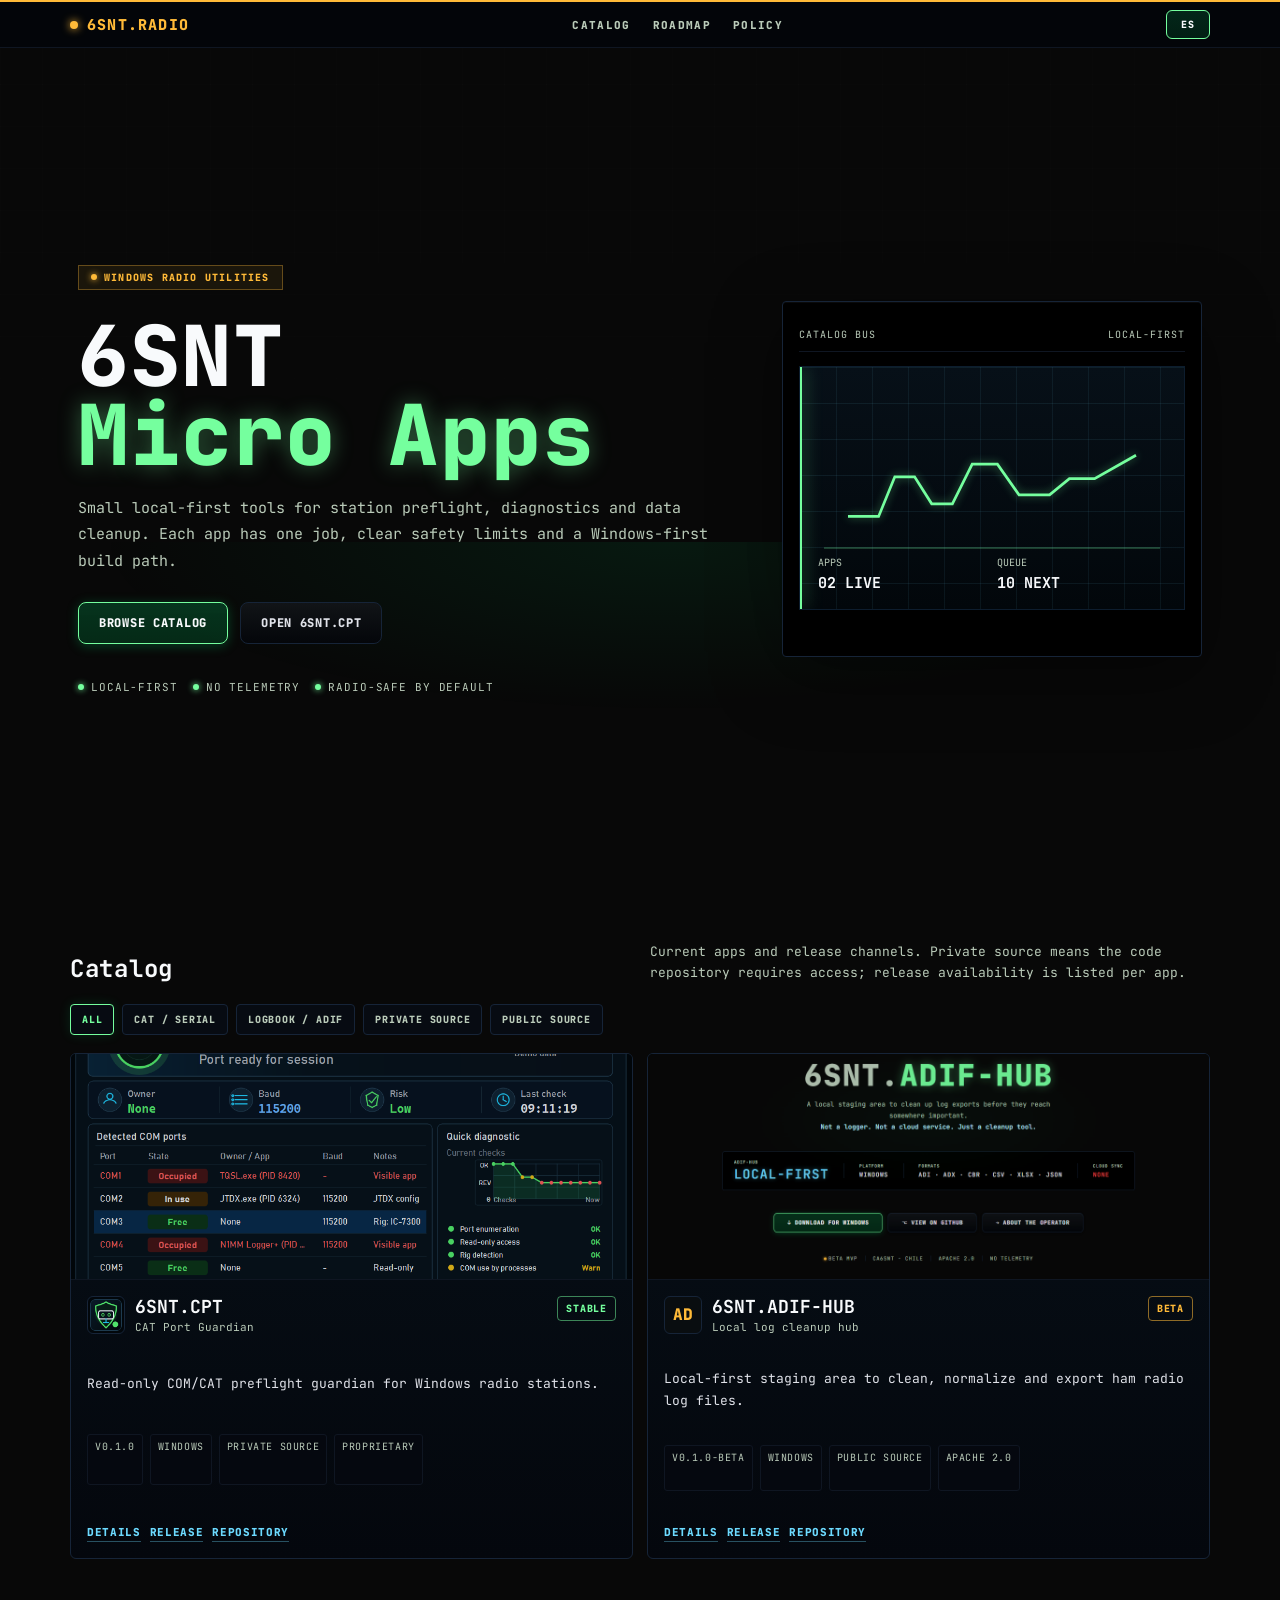
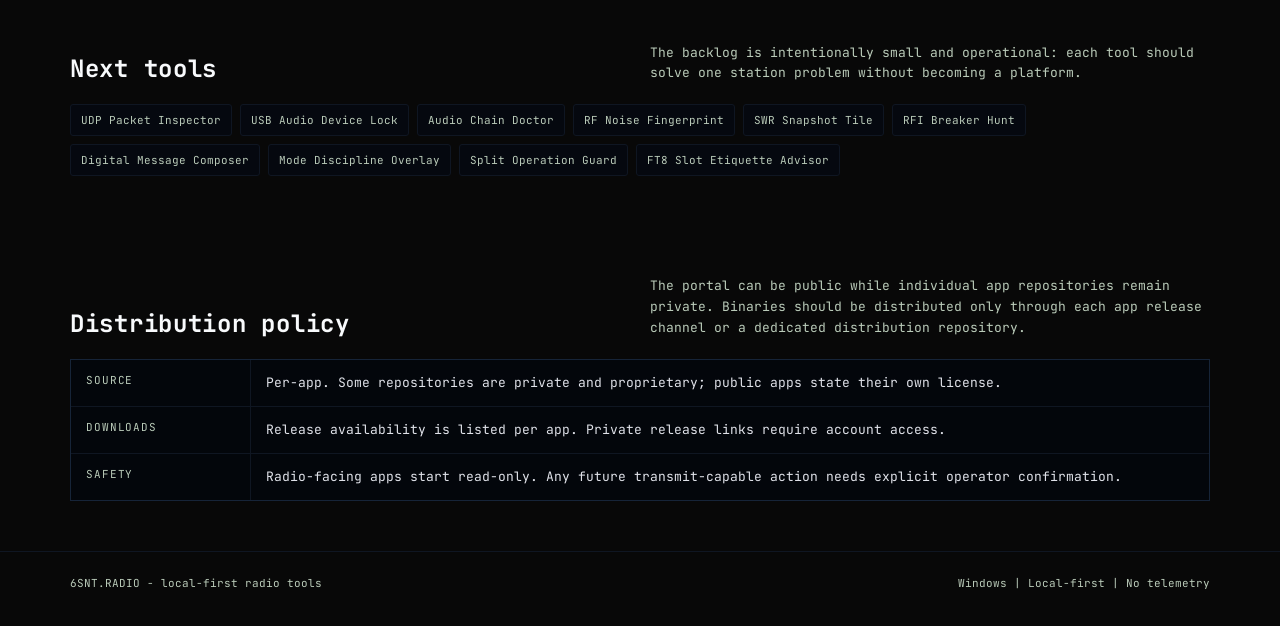
==== docs/index.html @ d2923bb1 "Initial catalog portal" ====
<!doctype html>
<html lang="en">
<head>
  <meta charset="utf-8">
  <meta name="viewport" content="width=device-width, initial-scale=1">
  <title>6SNT Micro Apps</title>
  <meta name="description" content="Catalog of local-first 6SNT radio micro apps for Windows station workflows.">
  <link rel="preconnect" href="https://fonts.googleapis.com">
  <link rel="preconnect" href="https://fonts.gstatic.com" crossorigin>
  <link href="https://fonts.googleapis.com/css2?family=JetBrains+Mono:wght@400;500;600;700;800&display=swap" rel="stylesheet">
  <link rel="icon" href="./assets/apps/cpt/icon.png">
  <link rel="stylesheet" href="./assets/styles.css">
</head>
<body data-page="home">
  <header><nav class="nav">
    <a class="brand" href="./"><span class="brand-mark"></span>6SNT.RADIO</a>
    <div class="nav-links"><a href="#catalog" data-copy="navCatalog"></a><a href="#roadmap" data-copy="navRoadmap"></a><a href="#policy" data-copy="navPolicy"></a></div>
    <a class="nav-action" href="./es/" data-lang-link>ES</a>
  </nav></header>
  <main>
    <section class="hero">
      <div class="hero-grid">
        <div>
          <div class="kicker" data-copy="heroKicker"></div>
          <h1><span data-copy="heroTitleA"></span><br><span class="accent" data-copy="heroTitleB"></span></h1>
          <p class="hero-copy" data-copy="heroCopy"></p>
          <div class="hero-actions"><a class="btn primary" href="#catalog" data-copy="ctaCatalog"></a><a class="btn secondary" href="./apps/cpt/" data-copy="ctaCpt"></a></div>
          <div class="hero-meta" data-meta></div>
        </div>
        <div class="instrument" aria-hidden="true">
          <div class="scope-top"><span>CATALOG BUS</span><span>LOCAL-FIRST</span></div>
          <div class="scope-body">
            <div class="scan-line"></div>
            <div class="trace"><svg viewBox="0 0 320 120"><path d="M0 86 L34 86 L52 42 L74 42 L93 72 L116 72 L138 28 L166 28 L190 62 L224 62 L246 44 L274 44 L320 18"/></svg></div>
            <div class="scope-readout"><span>APPS<strong>02 LIVE</strong></span><span>QUEUE<strong>10 NEXT</strong></span></div>
          </div>
        </div>
      </div>
    </section>
    <section class="section" id="catalog">
      <div class="section-title"><h2 data-copy="catalogTitle"></h2><p data-copy="catalogCopy"></p></div>
      <div class="filters" data-filters></div>
      <div class="catalog" data-catalog></div>
    </section>
    <section class="section" id="roadmap">
      <div class="section-title"><h2 data-copy="roadmapTitle"></h2><p data-copy="roadmapCopy"></p></div>
      <div class="roadmap" data-roadmap></div>
    </section>
    <section class="section" id="policy">
      <div class="section-title"><h2 data-copy="policyTitle"></h2><p data-copy="policyCopy"></p></div>
      <div class="matrix">
        <div class="matrix-row"><div class="matrix-key">Source</div><div class="matrix-value">Per-app. Some repositories are private and proprietary; public apps state their own license.</div></div>
        <div class="matrix-row"><div class="matrix-key">Downloads</div><div class="matrix-value">Release availability is listed per app. Private release links require account access.</div></div>
        <div class="matrix-row"><div class="matrix-key">Safety</div><div class="matrix-value">Radio-facing apps start read-only. Any future transmit-capable action needs explicit operator confirmation.</div></div>
      </div>
    </section>
  </main>
  <footer><div class="section"><span data-copy="footer"></span><span>Windows | Local-first | No telemetry</span></div></footer>
  <script src="./assets/app.js"></script>
</body>
</html>
---- docs/assets/styles.css ----
*{margin:0;padding:0;box-sizing:border-box}
:root{
  --bg:#080808;--surface:#05080f;--panel:#04060a;--well:#000000;
  --border:#162438;--border-sub:#0f1622;--border-strong:#263d4f;
  --text:#f8fafc;--text2:#e0e2e9;--text3:#bacbb9;--muted:#75839a;
  --green:#75ff9e;--green2:#00e676;--cyan:#6cdaff;--cyan2:#b8eaff;
  --amber:#ffba38;--amber2:#ffe0b4;--red:#ef4444;
  --max:1180px;--header:48px;
}
html{scroll-behavior:smooth}
body{
  background:var(--bg);color:var(--text);min-height:100vh;overflow-x:hidden;
  font-family:'JetBrains Mono',ui-monospace,SFMono-Regular,Consolas,monospace;
}
body::before{
  content:"";position:fixed;inset:0;pointer-events:none;opacity:.7;
  background:
    linear-gradient(rgba(255,255,255,.018) 1px,transparent 1px),
    linear-gradient(90deg,rgba(255,255,255,.014) 1px,transparent 1px);
  background-size:42px 42px;mask-image:linear-gradient(to bottom,black,transparent 78%);
}
a{color:inherit}
header{
  position:fixed;top:0;left:0;right:0;height:var(--header);z-index:50;
  background:rgba(4,6,10,.92);backdrop-filter:blur(12px);
  border-top:2px solid var(--amber);border-bottom:1px solid var(--border-sub);
}
.nav{
  max-width:var(--max);height:100%;margin:0 auto;padding:0 20px;
  display:flex;align-items:center;justify-content:space-between;gap:24px;
}
.brand{display:flex;align-items:center;gap:9px;text-decoration:none;font-size:15px;font-weight:800;color:var(--amber);letter-spacing:.08em}
.brand-mark{width:8px;height:8px;border-radius:50%;background:var(--amber);box-shadow:0 0 8px var(--amber)}
.nav-links{display:flex;gap:22px;align-items:center}
.nav-links a{
  font-size:11px;font-weight:800;letter-spacing:.12em;text-transform:uppercase;
  color:var(--text3);text-decoration:none;transition:color .15s;
}
.nav-links a:hover,.nav-links a.active{color:var(--green);text-shadow:0 0 8px rgba(117,255,158,.32)}
.nav-action{
  border:1px solid var(--green);background:linear-gradient(180deg,rgba(0,230,118,.15),rgba(0,97,46,.28));
  color:var(--text);text-decoration:none;border-radius:6px;padding:7px 14px;
  font-size:10px;font-weight:800;letter-spacing:.08em;text-transform:uppercase;
}
main{padding-top:var(--header)}
.section{max-width:var(--max);margin:0 auto;padding:0 20px}
.hero{
  min-height:calc(100svh - var(--header));display:grid;align-items:center;position:relative;
  padding:46px 0 36px;overflow:hidden;
}
.hero::after{
  content:"";position:absolute;inset:auto -10vw 0 -10vw;height:42%;
  background:radial-gradient(ellipse 55% 70% at 52% 0%,rgba(0,230,118,.08),transparent 68%);
  pointer-events:none;
}
.hero-grid{max-width:var(--max);margin:0 auto;padding:0 20px;display:grid;grid-template-columns:minmax(0,1fr) 420px;gap:44px;align-items:center;position:relative;z-index:1}
.kicker{
  display:inline-flex;align-items:center;gap:7px;border:1px solid rgba(255,186,56,.32);
  background:rgba(255,186,56,.08);color:var(--amber);padding:5px 12px;
  font-size:10px;font-weight:800;letter-spacing:.12em;text-transform:uppercase;margin-bottom:26px;
}
.kicker::before{content:"";width:6px;height:6px;border-radius:50%;background:var(--amber);box-shadow:0 0 6px var(--amber)}
h1{font-size:clamp(42px,7vw,84px);line-height:.95;letter-spacing:.02em;font-weight:900;margin-bottom:20px}
.accent{color:var(--green);text-shadow:0 0 22px rgba(117,255,158,.36)}
.hero-copy{max-width:660px;color:var(--text3);font-size:15px;line-height:1.75;margin-bottom:28px}
.hero-actions{display:flex;gap:12px;flex-wrap:wrap;margin-bottom:36px}
.btn{
  display:inline-flex;align-items:center;gap:9px;text-decoration:none;border-radius:8px;
  padding:12px 20px;font-size:12px;font-weight:800;letter-spacing:.06em;text-transform:uppercase;
  transition:transform .15s,border-color .15s,box-shadow .15s;
}
.btn:hover{transform:translateY(-1px)}
.btn.primary{border:1px solid var(--green);background:linear-gradient(180deg,rgba(0,230,118,.2),rgba(0,97,46,.38));box-shadow:0 2px 12px rgba(0,230,118,.25)}
.btn.secondary{border:1px solid var(--border);background:linear-gradient(180deg,#111417,#04060a);color:var(--text2)}
.btn.secondary:hover{border-color:var(--cyan);color:var(--cyan2)}
.hero-meta{display:flex;gap:15px;flex-wrap:wrap;color:var(--text3);font-size:11px;letter-spacing:.08em;text-transform:uppercase}
.hero-meta span{display:inline-flex;align-items:center;gap:7px}
.hero-meta span::before{content:"";width:6px;height:6px;border-radius:50%;background:var(--green);box-shadow:0 0 6px var(--green)}
.instrument{
  background:var(--well);border:1px solid var(--border);border-radius:4px;min-height:356px;
  padding:16px;box-shadow:0 18px 70px rgba(0,0,0,.45),inset 0 1px 0 rgba(255,255,255,.04);
}
.scope-top{height:34px;border-bottom:1px solid var(--border-sub);display:flex;align-items:center;justify-content:space-between;color:var(--text3);font-size:10px;letter-spacing:.1em;text-transform:uppercase}
.scope-body{height:244px;position:relative;overflow:hidden;border:1px solid #0d1d2e;margin-top:14px;background:linear-gradient(180deg,#071018,#02070b)}
.scope-body::before{
  content:"";position:absolute;inset:0;
  background:linear-gradient(rgba(108,218,255,.08) 1px,transparent 1px),linear-gradient(90deg,rgba(108,218,255,.07) 1px,transparent 1px);
  background-size:36px 36px;
}
.scan-line{position:absolute;top:0;bottom:0;width:2px;background:var(--green);box-shadow:0 0 18px var(--green);animation:scan 4.8s linear infinite}
@keyframes scan{from{left:-4px}to{left:100%}}
.trace{position:absolute;left:24px;right:24px;top:72px;height:110px;border-bottom:2px solid rgba(117,255,158,.22)}
.trace svg{width:100%;height:100%;overflow:visible}
.trace path{fill:none;stroke:var(--green);stroke-width:3;filter:drop-shadow(0 0 5px rgba(117,255,158,.45))}
.scope-readout{position:absolute;left:18px;bottom:16px;right:18px;display:grid;grid-template-columns:1fr 1fr;gap:10px;font-size:10px;text-transform:uppercase;color:var(--text3)}
.scope-readout strong{display:block;color:var(--text);font-size:15px;margin-top:4px}
.section-title{padding-top:42px;margin-bottom:20px;display:flex;align-items:end;justify-content:space-between;gap:20px}
.section-title h2{font-size:24px;letter-spacing:.03em}
.section-title p{color:var(--text3);font-size:13px;line-height:1.6;max-width:560px}
.filters{display:flex;gap:8px;flex-wrap:wrap;margin-bottom:18px}
.filter{
  background:#070b12;border:1px solid var(--border);color:var(--text3);border-radius:4px;
  padding:8px 11px;font:inherit;font-size:10px;font-weight:800;letter-spacing:.08em;text-transform:uppercase;cursor:pointer;
}
.filter.active,.filter:hover{border-color:var(--green);color:var(--green);box-shadow:0 0 12px rgba(0,230,118,.14)}
.catalog{display:grid;grid-template-columns:repeat(2,minmax(0,1fr));gap:14px;margin-bottom:42px}
.app-card{
  background:linear-gradient(180deg,#071018,#04070d);border:1px solid var(--border);border-radius:6px;
  overflow:hidden;display:grid;grid-template-rows:auto 1fr;min-height:506px;
}
.app-shot{height:226px;background:#02070b;border-bottom:1px solid var(--border-sub);position:relative;overflow:hidden}
.app-shot img{width:100%;height:100%;object-fit:cover;display:block;opacity:.92;transition:transform .25s,opacity .25s}
.app-card:hover .app-shot img{transform:scale(1.02);opacity:1}
.app-info{padding:16px;display:grid;gap:13px}
.app-head{display:flex;align-items:flex-start;justify-content:space-between;gap:12px}
.app-name{display:flex;gap:10px;align-items:center}
.app-icon{width:38px;height:38px;border:1px solid var(--border);border-radius:6px;background:#02070b;object-fit:cover}
.fallback-icon{width:38px;height:38px;border:1px solid var(--border);border-radius:6px;display:grid;place-items:center;color:var(--amber);font-weight:900;background:#090d10}
.app-name h3{font-size:18px;line-height:1.2}
.app-name small{display:block;color:var(--text3);font-size:11px;margin-top:3px}
.badge{white-space:nowrap;border:1px solid var(--border-strong);border-radius:4px;color:var(--cyan2);padding:5px 8px;font-size:10px;font-weight:800;text-transform:uppercase;letter-spacing:.08em}
.badge.green{border-color:rgba(117,255,158,.5);color:var(--green)}
.badge.amber{border-color:rgba(255,186,56,.55);color:var(--amber)}
.app-summary{color:var(--text2);font-size:13px;line-height:1.65}
.chips{display:flex;gap:7px;flex-wrap:wrap}
.chip{border:1px solid var(--border-sub);background:#05080f;color:var(--text3);font-size:10px;padding:5px 7px;border-radius:3px;text-transform:uppercase;letter-spacing:.06em}
.app-actions{display:flex;gap:9px;flex-wrap:wrap;margin-top:auto}
.mini-link{font-size:11px;font-weight:800;text-transform:uppercase;letter-spacing:.06em;color:var(--cyan);text-decoration:none;border-bottom:1px solid rgba(108,218,255,.35);padding-bottom:2px}
.matrix{border:1px solid var(--border);background:#03060b;margin:0 0 50px}
.matrix-row{display:grid;grid-template-columns:180px 1fr;min-height:44px;border-bottom:1px solid var(--border-sub)}
.matrix-row:last-child{border-bottom:0}
.matrix-key{padding:13px 15px;color:var(--text3);font-size:11px;text-transform:uppercase;letter-spacing:.08em;border-right:1px solid var(--border-sub)}
.matrix-value{padding:13px 15px;color:var(--text2);font-size:13px;line-height:1.55}
.roadmap{display:flex;flex-wrap:wrap;gap:8px;margin-bottom:58px}
.roadmap span{border:1px solid var(--border-sub);background:#05080f;color:var(--text3);padding:8px 10px;border-radius:3px;font-size:11px}
.detail-hero{padding:64px 20px 34px}
.detail-layout{max-width:var(--max);margin:0 auto;display:grid;grid-template-columns:minmax(0,1fr) 430px;gap:28px;align-items:start}
.detail-title h1{font-size:clamp(38px,5vw,68px)}
.back-link{display:inline-flex;color:var(--cyan);font-size:11px;font-weight:800;text-transform:uppercase;letter-spacing:.08em;text-decoration:none;margin-bottom:24px}
.detail-summary{color:var(--text2);font-size:16px;line-height:1.65;margin:0 0 20px;max-width:760px}
.detail-chips{margin:0 0 22px}
.detail-shot{border:1px solid var(--border);border-radius:6px;overflow:hidden;background:#02070b}
.detail-shot img{width:100%;display:block}
.detail-grid{display:grid;grid-template-columns:repeat(3,minmax(0,1fr));gap:14px;margin:0 0 22px}
.detail-panel{border:1px solid var(--border);background:linear-gradient(180deg,#071018,#03060b);border-radius:6px;padding:18px;min-height:220px}
.detail-panel h2{font-size:15px;margin-bottom:14px;letter-spacing:.04em}
.detail-panel p{color:var(--text2);font-size:13px;line-height:1.6}
.bullets{display:grid;gap:10px;margin:18px 0}
.bullets li{list-style:none;color:var(--text2);font-size:13px;line-height:1.5;padding-left:18px;position:relative}
.bullets li::before{content:"";position:absolute;left:0;top:.65em;width:6px;height:6px;border-radius:50%;background:var(--green)}
.warning{border:1px solid rgba(255,186,56,.35);background:rgba(255,186,56,.07);padding:14px;color:var(--amber2);font-size:12px;line-height:1.55;margin-top:14px}
.hash{font-family:inherit;word-break:break-all;color:var(--text2);font-size:11px}
footer{border-top:1px solid var(--border-sub);padding:24px 20px 36px;color:var(--text3);font-size:11px}
footer .section{display:flex;justify-content:space-between;gap:18px;flex-wrap:wrap}
@media (max-width:900px){
  .nav-links{display:none}
  .hero-grid,.catalog,.detail-layout,.detail-grid{grid-template-columns:1fr}
  .section-title{flex-direction:column;align-items:flex-start;gap:8px}
  .instrument{min-height:300px}
  .app-card{min-height:auto}
  .matrix-row{grid-template-columns:1fr}
  .matrix-key{border-right:0;border-bottom:1px solid var(--border-sub)}
}
@media (prefers-reduced-motion:reduce){
  *{animation:none!important;transition:none!important;scroll-behavior:auto!important}
}
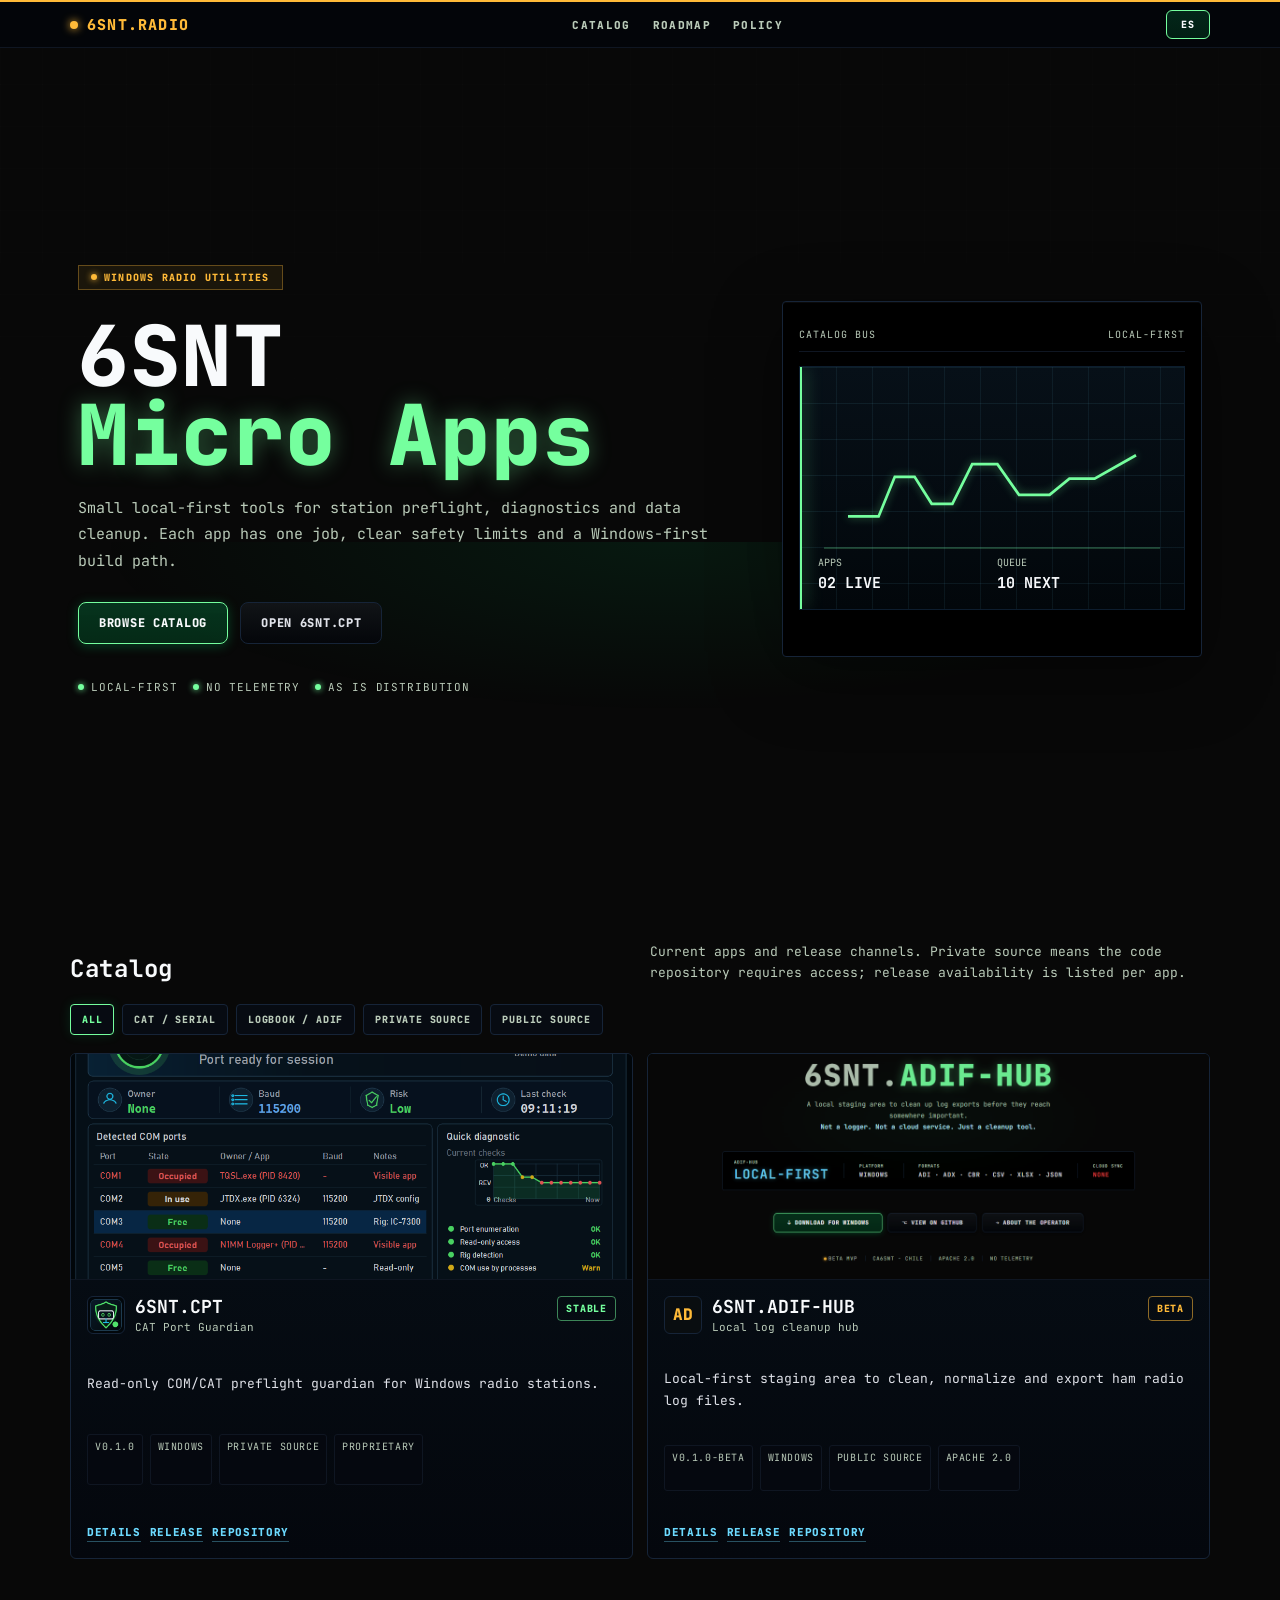
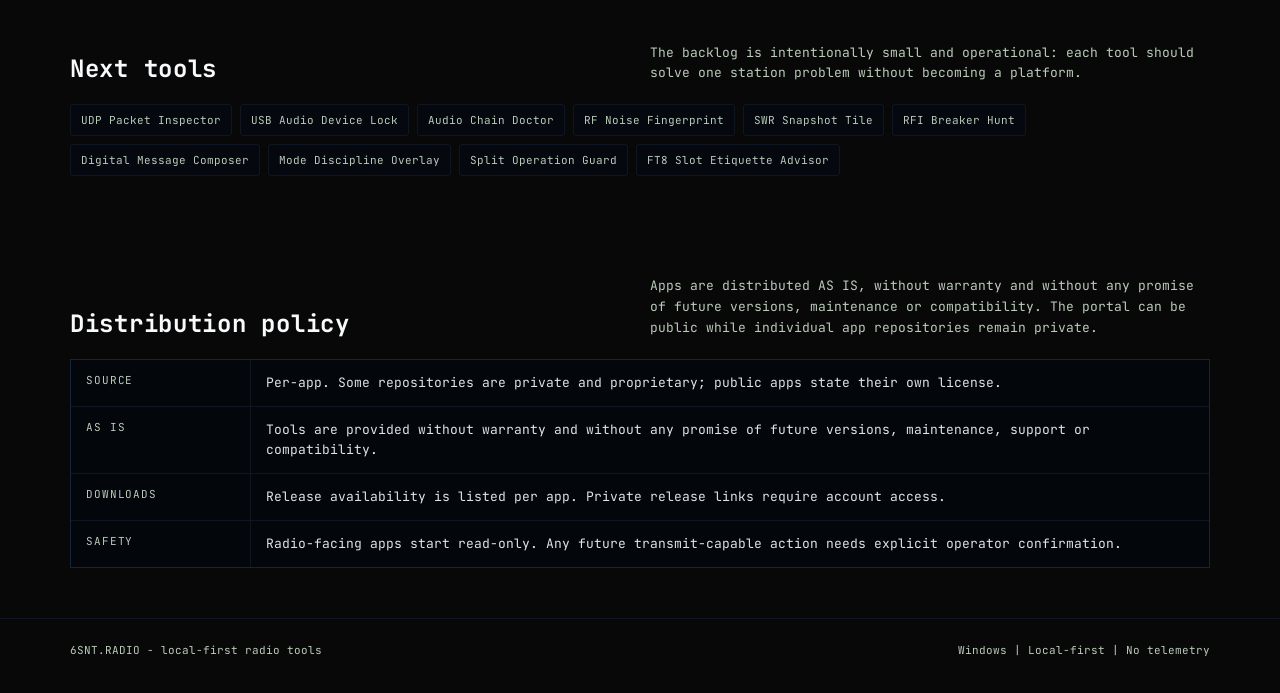
==== commit dcfd5625: "Add AS IS distribution notice" ====
--- a/docs/index.html
+++ b/docs/index.html
@@ -50,6 +50,7 @@
       <div class="section-title"><h2 data-copy="policyTitle"></h2><p data-copy="policyCopy"></p></div>
       <div class="matrix">
         <div class="matrix-row"><div class="matrix-key">Source</div><div class="matrix-value">Per-app. Some repositories are private and proprietary; public apps state their own license.</div></div>
+        <div class="matrix-row"><div class="matrix-key">AS IS</div><div class="matrix-value">Tools are provided without warranty and without any promise of future versions, maintenance, support or compatibility.</div></div>
         <div class="matrix-row"><div class="matrix-key">Downloads</div><div class="matrix-value">Release availability is listed per app. Private release links require account access.</div></div>
         <div class="matrix-row"><div class="matrix-key">Safety</div><div class="matrix-value">Radio-facing apps start read-only. Any future transmit-capable action needs explicit operator confirmation.</div></div>
       </div>
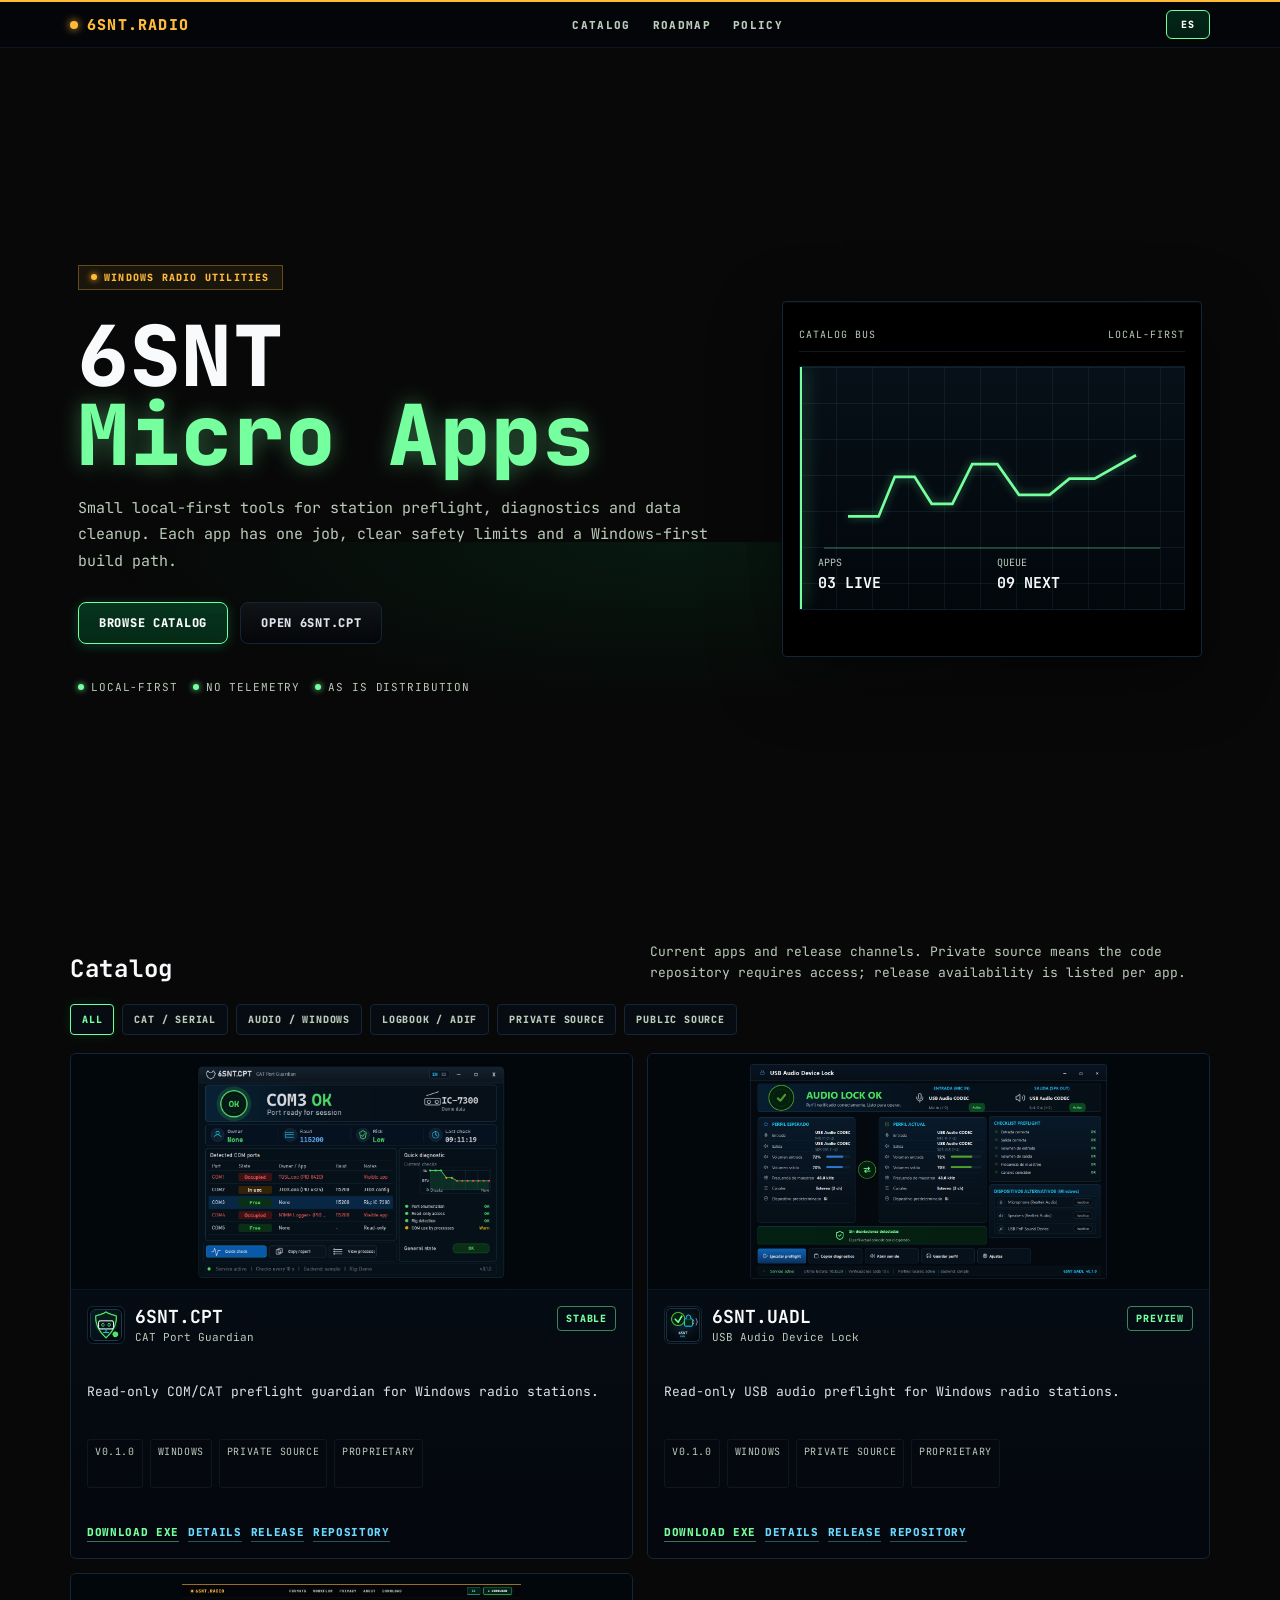
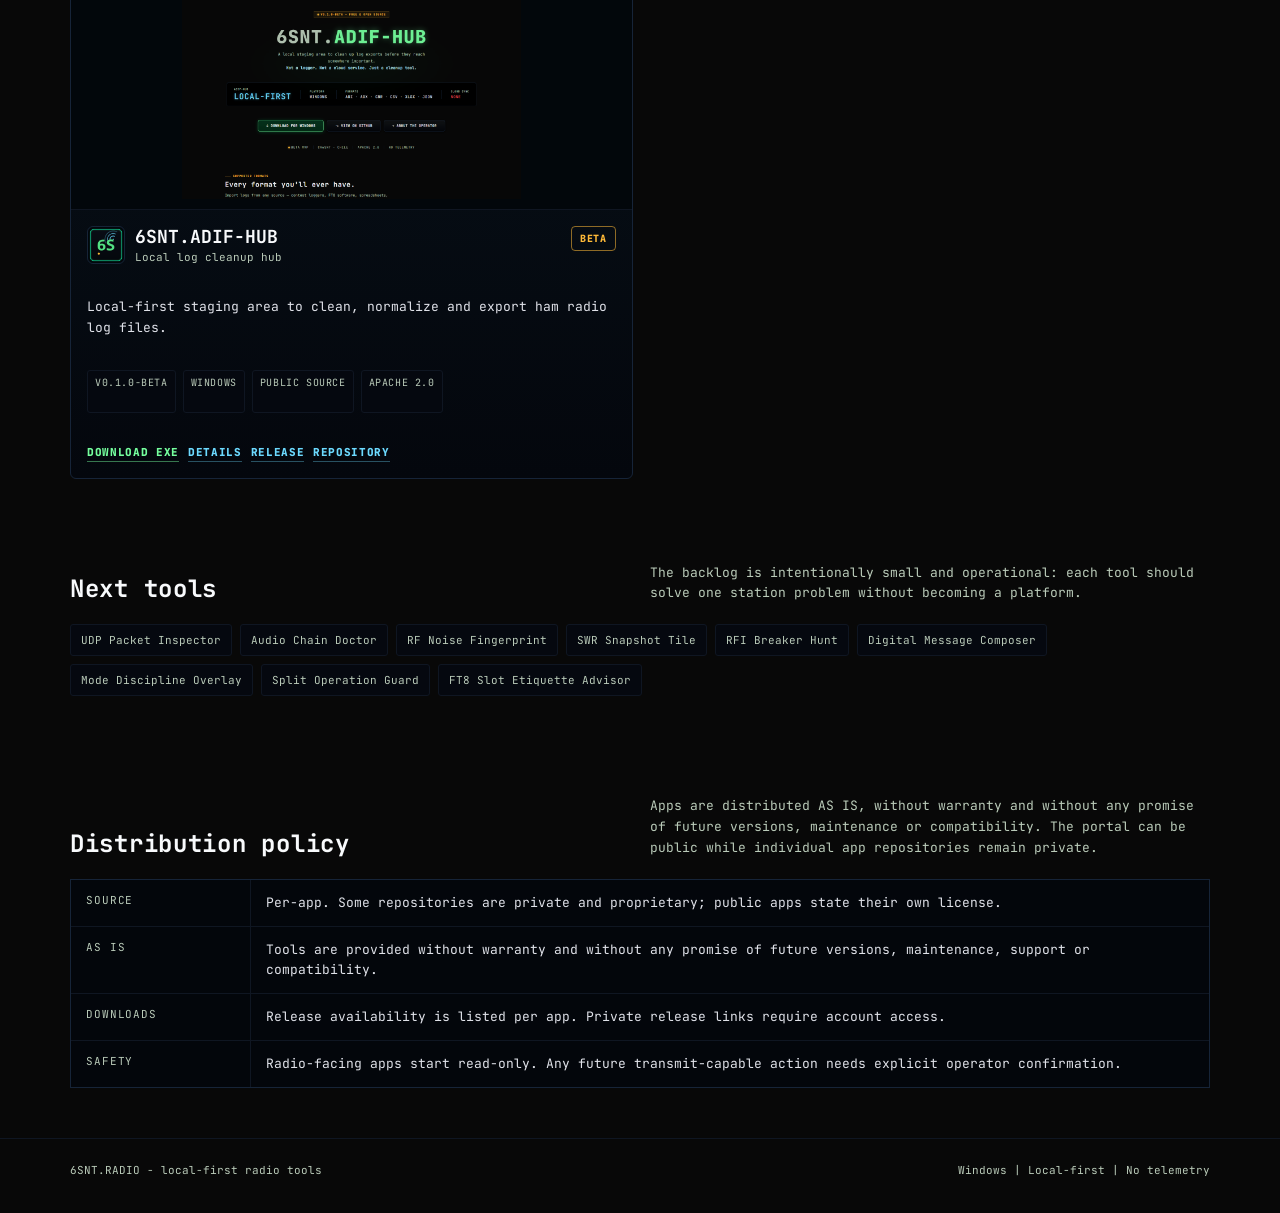
==== commit 89a823e5: "Add UADL and internal ADIF-HUB catalog pages" ====
--- a/docs/index.html
+++ b/docs/index.html
@@ -32,7 +32,7 @@
           <div class="scope-body">
             <div class="scan-line"></div>
             <div class="trace"><svg viewBox="0 0 320 120"><path d="M0 86 L34 86 L52 42 L74 42 L93 72 L116 72 L138 28 L166 28 L190 62 L224 62 L246 44 L274 44 L320 18"/></svg></div>
-            <div class="scope-readout"><span>APPS<strong>02 LIVE</strong></span><span>QUEUE<strong>10 NEXT</strong></span></div>
+            <div class="scope-readout"><span>APPS<strong>03 LIVE</strong></span><span>QUEUE<strong>09 NEXT</strong></span></div>
           </div>
         </div>
       </div>
--- a/docs/assets/styles.css
+++ b/docs/assets/styles.css
@@ -20,6 +20,7 @@
   background-size:42px 42px;mask-image:linear-gradient(to bottom,black,transparent 78%);
 }
 a{color:inherit}
+[hidden]{display:none!important}
 header{
   position:fixed;top:0;left:0;right:0;height:var(--header);z-index:50;
   background:rgba(4,6,10,.92);backdrop-filter:blur(12px);
@@ -108,9 +109,15 @@
   background:linear-gradient(180deg,#071018,#04070d);border:1px solid var(--border);border-radius:6px;
   overflow:hidden;display:grid;grid-template-rows:auto 1fr;min-height:506px;
 }
-.app-shot{height:226px;background:#02070b;border-bottom:1px solid var(--border-sub);position:relative;overflow:hidden}
-.app-shot img{width:100%;height:100%;object-fit:cover;display:block;opacity:.92;transition:transform .25s,opacity .25s}
-.app-card:hover .app-shot img{transform:scale(1.02);opacity:1}
+.app-shot{
+  height:236px;background:#02070b;border-bottom:1px solid var(--border-sub);
+  position:relative;overflow:hidden;
+}
+.app-shot img{
+  width:100%;height:100%;object-fit:contain;display:block;opacity:.94;padding:10px;
+  transition:opacity .25s;
+}
+.app-card:hover .app-shot img{opacity:1}
 .app-info{padding:16px;display:grid;gap:13px}
 .app-head{display:flex;align-items:flex-start;justify-content:space-between;gap:12px}
 .app-name{display:flex;gap:10px;align-items:center}
@@ -126,6 +133,7 @@
 .chip{border:1px solid var(--border-sub);background:#05080f;color:var(--text3);font-size:10px;padding:5px 7px;border-radius:3px;text-transform:uppercase;letter-spacing:.06em}
 .app-actions{display:flex;gap:9px;flex-wrap:wrap;margin-top:auto}
 .mini-link{font-size:11px;font-weight:800;text-transform:uppercase;letter-spacing:.06em;color:var(--cyan);text-decoration:none;border-bottom:1px solid rgba(108,218,255,.35);padding-bottom:2px}
+.mini-link.strong{color:var(--green);border-bottom-color:rgba(117,255,158,.45)}
 .matrix{border:1px solid var(--border);background:#03060b;margin:0 0 50px}
 .matrix-row{display:grid;grid-template-columns:180px 1fr;min-height:44px;border-bottom:1px solid var(--border-sub)}
 .matrix-row:last-child{border-bottom:0}
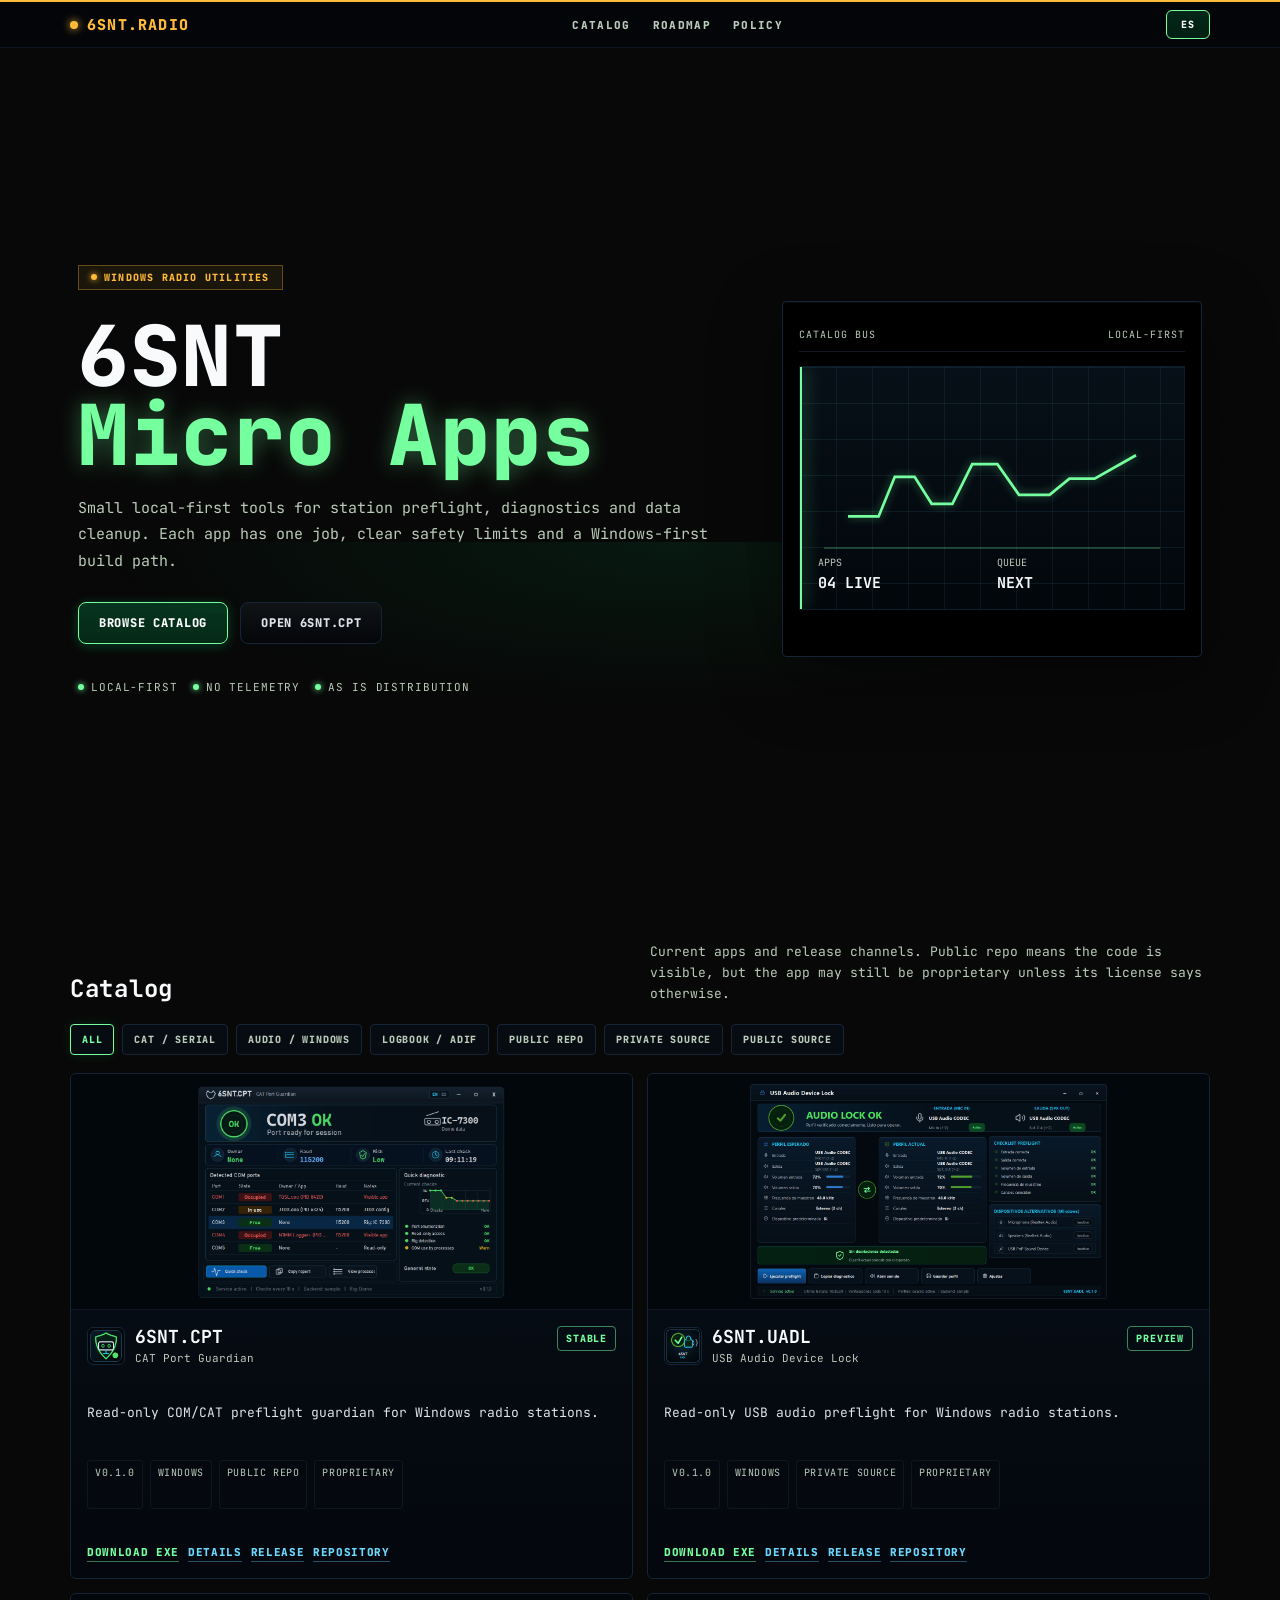
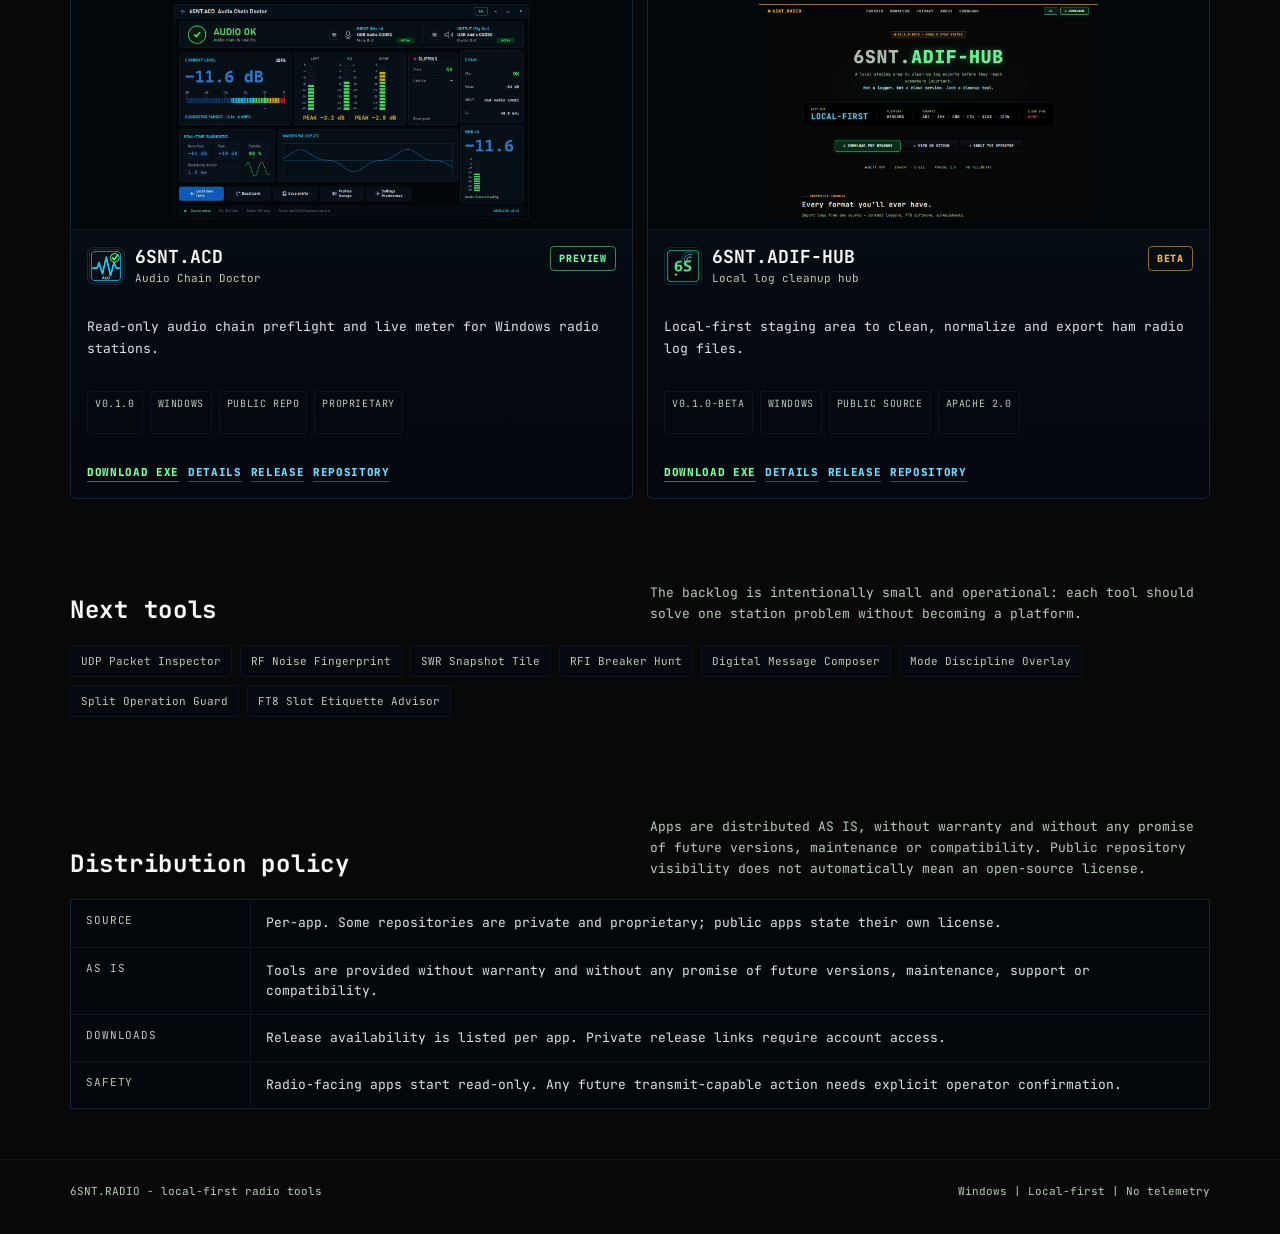
==== commit 9fcc35d5: "Fix portal live app readout" ====
--- a/docs/index.html
+++ b/docs/index.html
@@ -32,7 +32,7 @@
           <div class="scope-body">
             <div class="scan-line"></div>
             <div class="trace"><svg viewBox="0 0 320 120"><path d="M0 86 L34 86 L52 42 L74 42 L93 72 L116 72 L138 28 L166 28 L190 62 L224 62 L246 44 L274 44 L320 18"/></svg></div>
-            <div class="scope-readout"><span>APPS<strong>03 LIVE</strong></span><span>QUEUE<strong>09 NEXT</strong></span></div>
+            <div class="scope-readout"><span>APPS<strong data-live-count>-- LIVE</strong></span><span>QUEUE<strong>NEXT</strong></span></div>
           </div>
         </div>
       </div>
